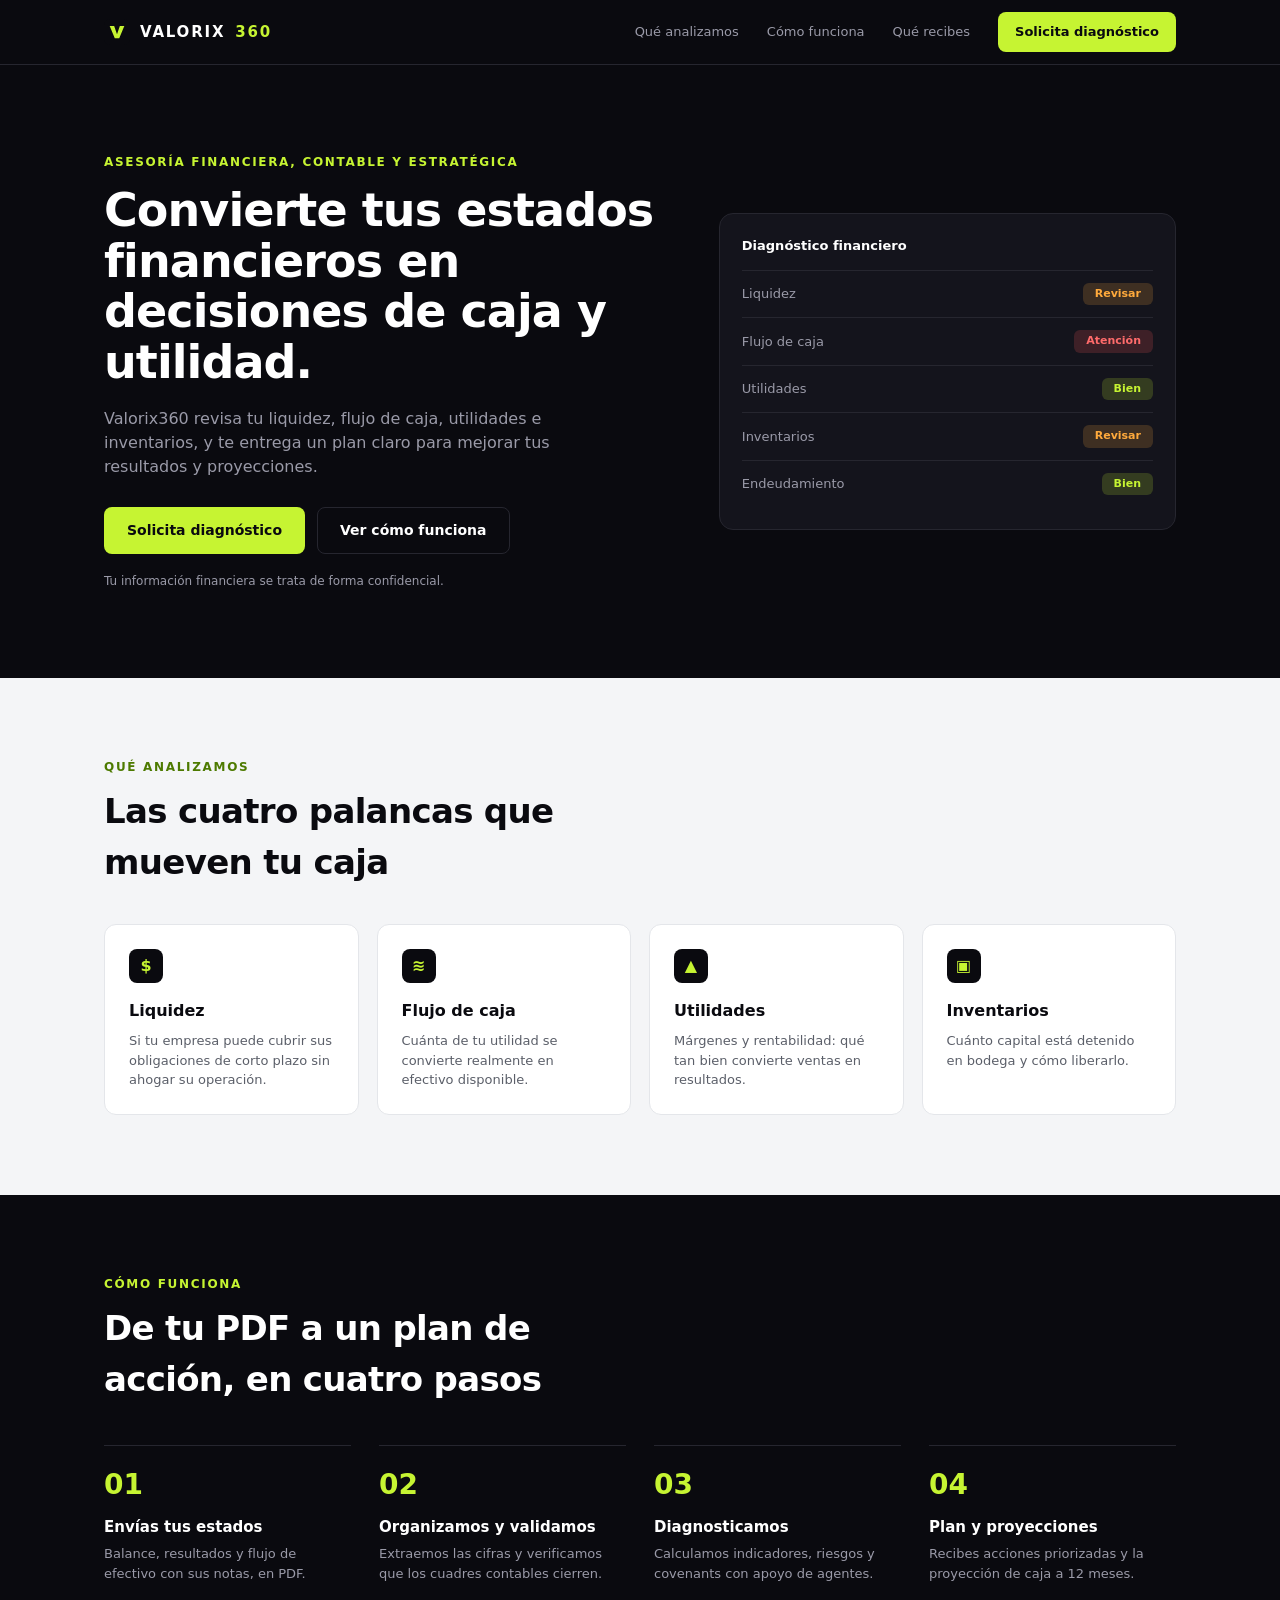
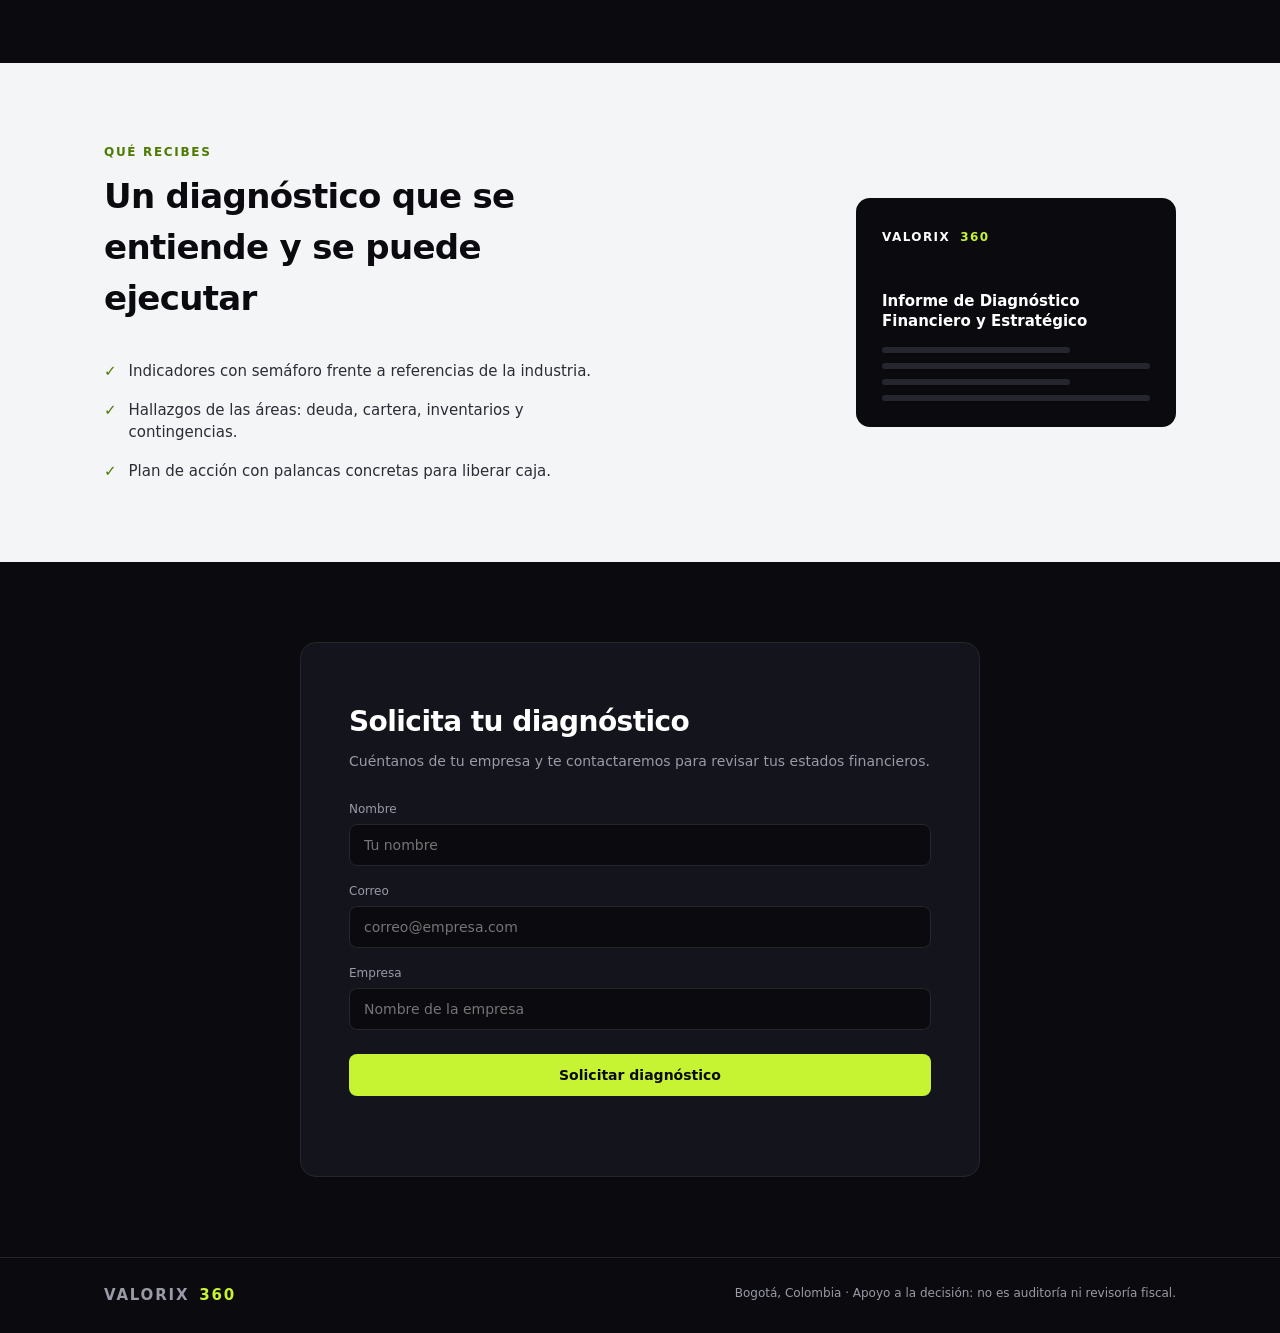
==== web/index.html @ 7190faa8 "Logo en pestaña y junto al nombre" ====
<!DOCTYPE html>
<html lang="es">
<head>
<meta charset="utf-8">
<meta name="viewport" content="width=device-width, initial-scale=1">
<title>Valorix360 · Asesoría financiera, contable y estratégica</title>
<link rel="icon" href="favicon.svg" type="image/svg+xml">
<link rel="stylesheet" href="styles.css">
</head>
<body>
<header>
  <div class="wrap">
    <a class="logo" href="#"><img src="favicon.svg" alt="" width="26" height="26">VALORIX <span>360</span></a>
    <nav>
      <a href="#analizamos">Qué analizamos</a>
      <a href="#funciona">Cómo funciona</a>
      <a href="#recibes">Qué recibes</a>
      <a class="btn btn-lime" href="http://localhost:8501" target="_blank" rel="noopener">Solicita diagnóstico</a>
    </nav>
  </div>
</header>

<section class="hero">
  <div class="wrap">
    <div>
      <div class="eyebrow">Asesoría financiera, contable y estratégica</div>
      <h1>Convierte tus estados financieros en decisiones de caja y utilidad.</h1>
      <p>Valorix360 revisa tu liquidez, flujo de caja, utilidades e inventarios, y te entrega un plan claro para mejorar tus resultados y proyecciones.</p>
      <div class="cta">
        <a class="btn btn-lime" href="http://localhost:8501" target="_blank" rel="noopener">Solicita diagnóstico</a>
        <a class="btn btn-ghost" href="#funciona">Ver cómo funciona</a>
      </div>
      <small>Tu información financiera se trata de forma confidencial.</small>
    </div>
    <div class="card-dark">
      <h4>Diagnóstico financiero</h4>
      <div class="row">Liquidez <span class="badge warn">Revisar</span></div>
      <div class="row">Flujo de caja <span class="badge bad">Atención</span></div>
      <div class="row">Utilidades <span class="badge ok">Bien</span></div>
      <div class="row">Inventarios <span class="badge warn">Revisar</span></div>
      <div class="row">Endeudamiento <span class="badge ok">Bien</span></div>
    </div>
  </div>
</section>

<section class="light" id="analizamos">
  <div class="wrap">
    <div class="eyebrow">Qué analizamos</div>
    <h2>Las cuatro palancas que mueven tu caja</h2>
    <div class="cards">
      <div class="card"><div class="ic">$</div><h3>Liquidez</h3><p>Si tu empresa puede cubrir sus obligaciones de corto plazo sin ahogar su operación.</p></div>
      <div class="card"><div class="ic">≋</div><h3>Flujo de caja</h3><p>Cuánta de tu utilidad se convierte realmente en efectivo disponible.</p></div>
      <div class="card"><div class="ic">▲</div><h3>Utilidades</h3><p>Márgenes y rentabilidad: qué tan bien convierte ventas en resultados.</p></div>
      <div class="card"><div class="ic">▣</div><h3>Inventarios</h3><p>Cuánto capital está detenido en bodega y cómo liberarlo.</p></div>
    </div>
  </div>
</section>

<section class="dark" id="funciona">
  <div class="wrap">
    <div class="eyebrow">Cómo funciona</div>
    <h2>De tu PDF a un plan de acción, en cuatro pasos</h2>
    <div class="steps">
      <div class="step"><b>01</b><h3>Envías tus estados</h3><p>Balance, resultados y flujo de efectivo con sus notas, en PDF.</p></div>
      <div class="step"><b>02</b><h3>Organizamos y validamos</h3><p>Extraemos las cifras y verificamos que los cuadres contables cierren.</p></div>
      <div class="step"><b>03</b><h3>Diagnosticamos</h3><p>Calculamos indicadores, riesgos y covenants con apoyo de agentes.</p></div>
      <div class="step"><b>04</b><h3>Plan y proyecciones</h3><p>Recibes acciones priorizadas y la proyección de caja a 12 meses.</p></div>
    </div>
  </div>
</section>

<section class="light" id="recibes">
  <div class="wrap recibes">
    <div>
      <div class="eyebrow">Qué recibes</div>
      <h2>Un diagnóstico que se entiende y se puede ejecutar</h2>
      <ul>
        <li>Indicadores con semáforo frente a referencias de la industria.</li>
        <li>Hallazgos de las áreas: deuda, cartera, inventarios y contingencias.</li>
        <li>Plan de acción con palancas concretas para liberar caja.</li>
      </ul>
    </div>
    <div class="report">
      <div class="logo">VALORIX <span>360</span></div>
      <h4>Informe de Diagnóstico Financiero y Estratégico</h4>
      <i></i><i></i><i></i><i></i>
    </div>
  </div>
</section>

<section class="dark" id="contacto">
  <div class="wrap">
    <div class="form-box">
      <h2>Solicita tu diagnóstico</h2>
      <p>Cuéntanos de tu empresa y te contactaremos para revisar tus estados financieros.</p>
      <form id="f">
        <label for="n">Nombre</label><input id="n" name="nombre" required maxlength="100" autocomplete="name" placeholder="Tu nombre">
        <label for="c">Correo</label><input id="c" name="correo" type="email" required maxlength="150" autocomplete="email" placeholder="correo@empresa.com">
        <label for="e">Empresa</label><input id="e" name="empresa" required maxlength="150" autocomplete="organization" placeholder="Nombre de la empresa">
        <input class="hp" name="_honey" tabindex="-1" autocomplete="off" aria-hidden="true">
        <button class="btn btn-lime" type="submit">Solicitar diagnóstico</button>
        <div id="msg" role="status"></div>
      </form>
    </div>
  </div>
</section>

<footer>
  <div class="wrap">
    <span class="logo">VALORIX <span>360</span></span>
    <span>Bogotá, Colombia · Apoyo a la decisión: no es auditoría ni revisoría fiscal.</span>
  </div>
</footer>

<script src="app.js"></script>
</body>
</html>
---- web/styles.css ----
:root { --bg:#0a0a0f; --panel:#14141c; --line:#26262f; --lime:#c6f432; --txt:#ffffff; --mut:#9a9aa8; --light:#f4f5f7; --ink:#0a0a0f; }
* { box-sizing:border-box; margin:0; padding:0; }
html { scroll-behavior:smooth; }
body { font-family:"Inter","Segoe UI",system-ui,sans-serif; background:var(--bg); color:var(--txt); line-height:1.5; }
a { color:inherit; text-decoration:none; }
.wrap { max-width:1120px; margin:0 auto; padding:0 24px; }
.eyebrow { color:var(--lime); font-size:12px; font-weight:700; letter-spacing:.14em; text-transform:uppercase; }
.btn { display:inline-block; border-radius:8px; padding:12px 22px; font-weight:700; font-size:14px; border:1px solid transparent; cursor:pointer; font-family:inherit; }
.btn-lime { background:var(--lime); color:var(--ink); }
.btn-lime:hover { filter:brightness(1.08); }
.btn-ghost { border-color:var(--line); color:var(--txt); }
.btn[disabled] { opacity:.6; cursor:wait; }
header { border-bottom:1px solid var(--line); }
header .wrap { display:flex; align-items:center; justify-content:space-between; height:64px; }
.logo { font-weight:800; letter-spacing:.12em; font-size:15px; display:inline-flex; align-items:center; gap:10px; }
.logo img { border-radius:6px; }
.logo span { color:var(--lime); }
nav { display:flex; gap:28px; align-items:center; font-size:13px; color:var(--mut); }
nav a:hover { color:var(--txt); }
nav .btn { padding:9px 16px; font-size:13px; color:var(--ink); }
.hero { padding:88px 0; }
.hero .wrap { display:grid; grid-template-columns:1.1fr .9fr; gap:56px; align-items:center; }
.hero h1 { font-size:46px; line-height:1.1; margin:14px 0 20px; letter-spacing:-.02em; }
.hero p { color:var(--mut); max-width:480px; margin-bottom:28px; }
.hero .cta { display:flex; gap:12px; flex-wrap:wrap; }
.hero small { display:block; margin-top:18px; color:var(--mut); font-size:12px; }
.card-dark { background:var(--panel); border:1px solid var(--line); border-radius:14px; padding:22px; }
.card-dark h4 { font-size:13px; margin-bottom:14px; }
.row { display:flex; justify-content:space-between; align-items:center; padding:12px 0; border-top:1px solid var(--line); font-size:13px; color:var(--mut); }
.badge { font-size:11px; font-weight:700; padding:3px 12px; border-radius:6px; }
.ok { background:rgba(198,244,50,.18); color:var(--lime); }
.warn { background:rgba(255,170,60,.18); color:#ffaa3c; }
.bad { background:rgba(255,90,90,.18); color:#ff6b6b; }
.light { background:var(--light); color:var(--ink); padding:80px 0; }
.light .eyebrow { color:#4d7a00; }
.light h2 { font-size:34px; margin:10px 0 36px; letter-spacing:-.02em; max-width:520px; }
.cards { display:grid; grid-template-columns:repeat(4,1fr); gap:18px; }
.card { background:#fff; border:1px solid #e4e6ea; border-radius:12px; padding:24px; }
.card .ic { width:34px; height:34px; border-radius:8px; background:var(--ink); color:var(--lime); display:grid; place-items:center; margin-bottom:16px; font-weight:800; }
.card h3 { font-size:16px; margin-bottom:8px; }
.card p { font-size:13px; color:#5b5f69; }
.dark { padding:80px 0; }
.dark h2 { font-size:34px; margin:10px 0 40px; letter-spacing:-.02em; max-width:520px; }
.steps { display:grid; grid-template-columns:repeat(4,1fr); gap:28px; }
.step { border-top:1px solid var(--line); padding-top:18px; }
.step b { display:block; color:var(--lime); font-size:28px; margin-bottom:10px; }
.step h3 { font-size:15px; margin-bottom:6px; }
.step p { color:var(--mut); font-size:13px; }
.recibes { display:grid; grid-template-columns:1fr 1fr; gap:56px; align-items:center; }
.recibes ul { list-style:none; display:grid; gap:16px; }
.recibes li { display:flex; gap:12px; font-size:15px; color:#2a2d35; }
.recibes li::before { content:"✓"; color:#4d7a00; font-weight:800; }
.report { background:var(--ink); color:#fff; border-radius:14px; padding:26px; max-width:320px; margin-left:auto; }
.report .logo { font-size:12px; margin-bottom:46px; }
.report h4 { font-size:15px; line-height:1.3; margin-bottom:16px; }
.report i { display:block; height:6px; background:#26262f; border-radius:3px; margin-top:10px; }
.report i:nth-child(odd) { width:70%; }
.form-box { background:var(--panel); border:1px solid var(--line); border-radius:16px; padding:48px; max-width:680px; margin:0 auto; }
.form-box h2 { font-size:28px; margin-bottom:8px; }
.form-box > p { color:var(--mut); font-size:14px; margin-bottom:28px; }
label { display:block; font-size:12px; color:var(--mut); margin:16px 0 6px; }
input { width:100%; background:var(--bg); border:1px solid var(--line); border-radius:8px; padding:12px 14px; color:var(--txt); font-size:14px; font-family:inherit; }
input:focus { outline:2px solid var(--lime); outline-offset:-1px; }
.form-box .btn { width:100%; margin-top:24px; text-align:center; }
.hp { position:absolute; left:-9999px; }
#msg { margin-top:14px; font-size:13px; color:var(--lime); min-height:18px; }
#msg.error { color:#ff6b6b; }
footer { border-top:1px solid var(--line); padding:26px 0; font-size:12px; color:var(--mut); }
footer .wrap { display:flex; justify-content:space-between; gap:16px; flex-wrap:wrap; }
@media (max-width:860px) {
  .hero .wrap, .recibes { grid-template-columns:1fr; }
  .cards, .steps { grid-template-columns:1fr 1fr; }
  .hero h1 { font-size:34px; }
  nav a:not(.btn) { display:none; }
  .report { margin:0; }
  .form-box { padding:28px; }
}
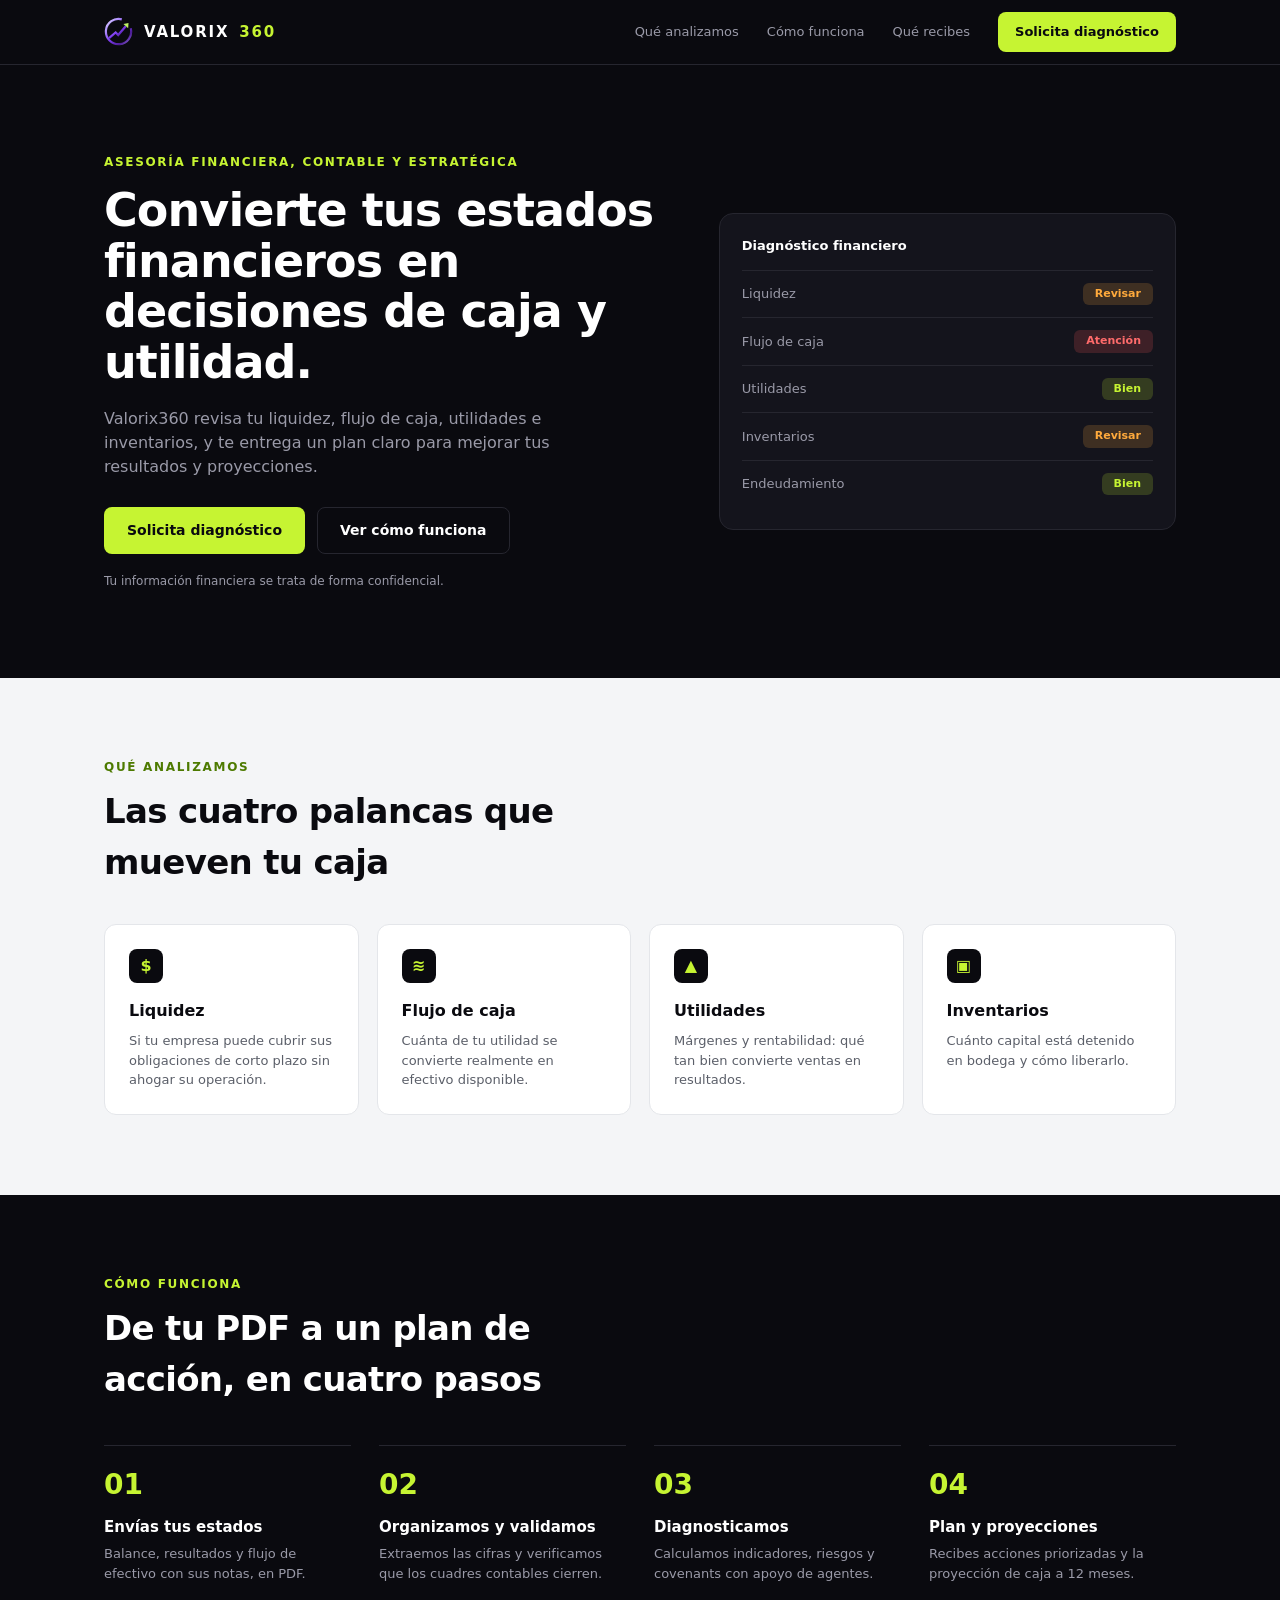
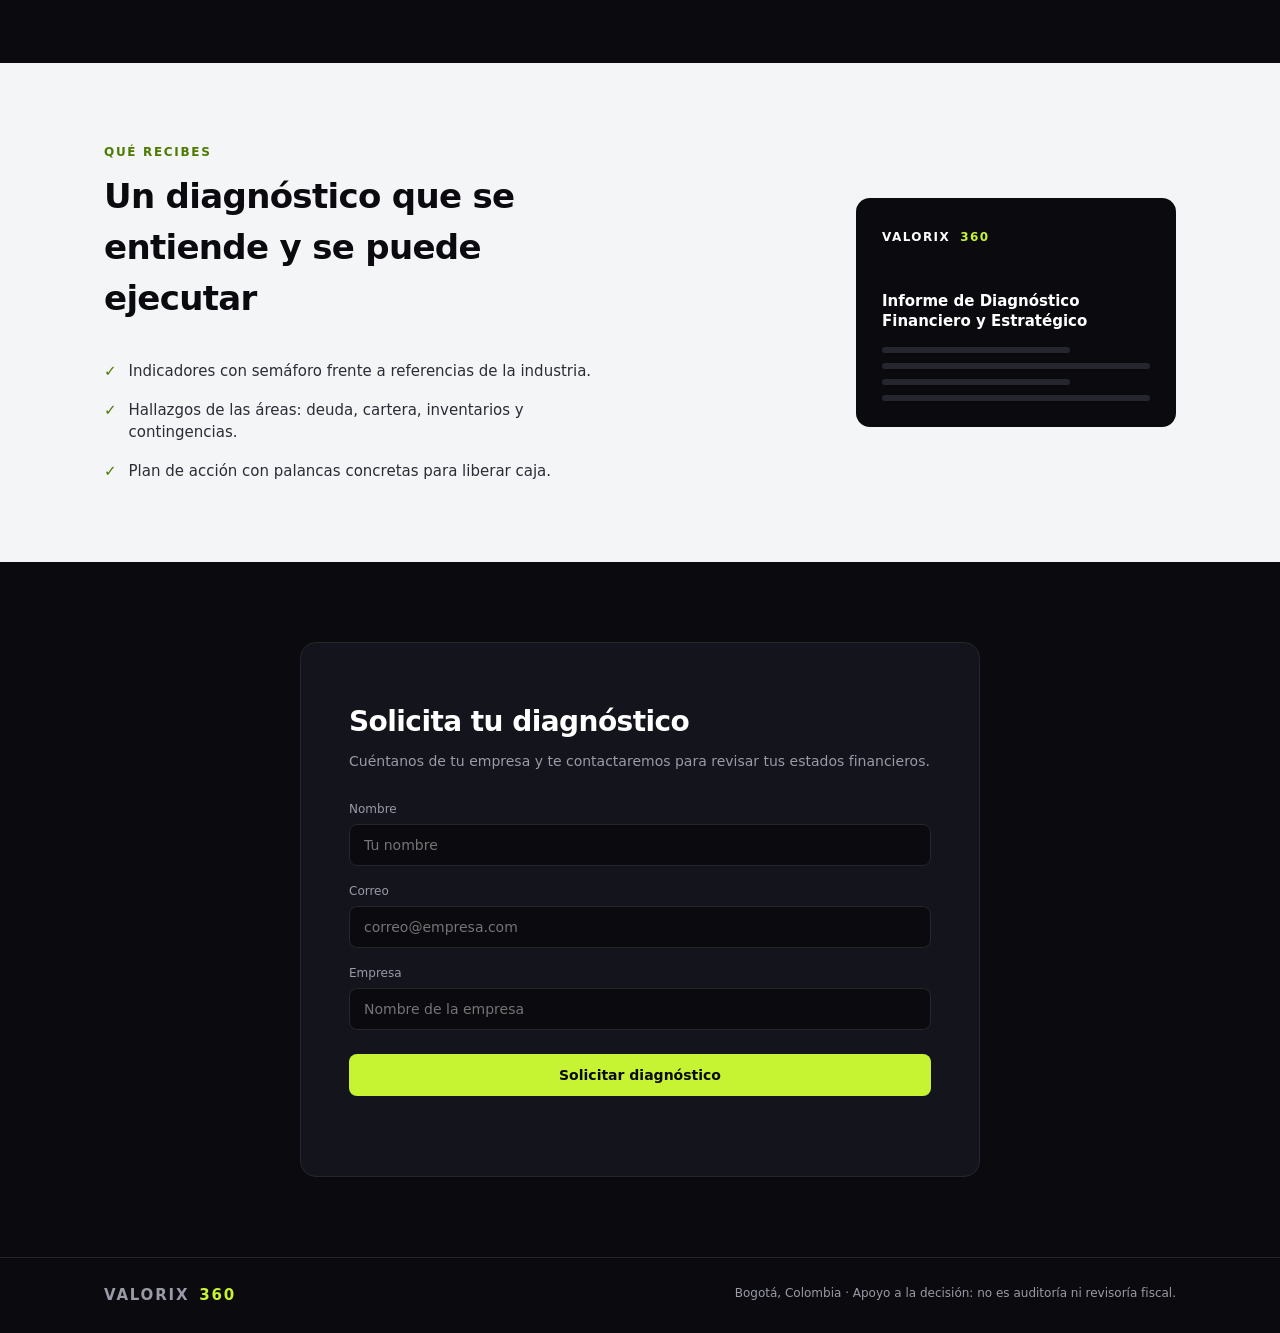
==== commit 67e41792: "Logo oficial en PNG y SVG en app y landing" ====
--- a/web/index.html
+++ b/web/index.html
@@ -5,12 +5,13 @@
 <meta name="viewport" content="width=device-width, initial-scale=1">
 <title>Valorix360 · Asesoría financiera, contable y estratégica</title>
 <link rel="icon" href="favicon.svg" type="image/svg+xml">
+<link rel="icon" href="favicon.png" type="image/png">
 <link rel="stylesheet" href="styles.css">
 </head>
 <body>
 <header>
   <div class="wrap">
-    <a class="logo" href="#"><img src="favicon.svg" alt="" width="26" height="26">VALORIX <span>360</span></a>
+    <a class="logo" href="#"><img src="favicon.svg" alt="" width="30" height="30">VALORIX <span>360</span></a>
     <nav>
       <a href="#analizamos">Qué analizamos</a>
       <a href="#funciona">Cómo funciona</a>
--- a/web/styles.css
+++ b/web/styles.css
@@ -13,7 +13,7 @@
 header { border-bottom:1px solid var(--line); }
 header .wrap { display:flex; align-items:center; justify-content:space-between; height:64px; }
 .logo { font-weight:800; letter-spacing:.12em; font-size:15px; display:inline-flex; align-items:center; gap:10px; }
-.logo img { border-radius:6px; }
+.logo img { display:block; }
 .logo span { color:var(--lime); }
 nav { display:flex; gap:28px; align-items:center; font-size:13px; color:var(--mut); }
 nav a:hover { color:var(--txt); }
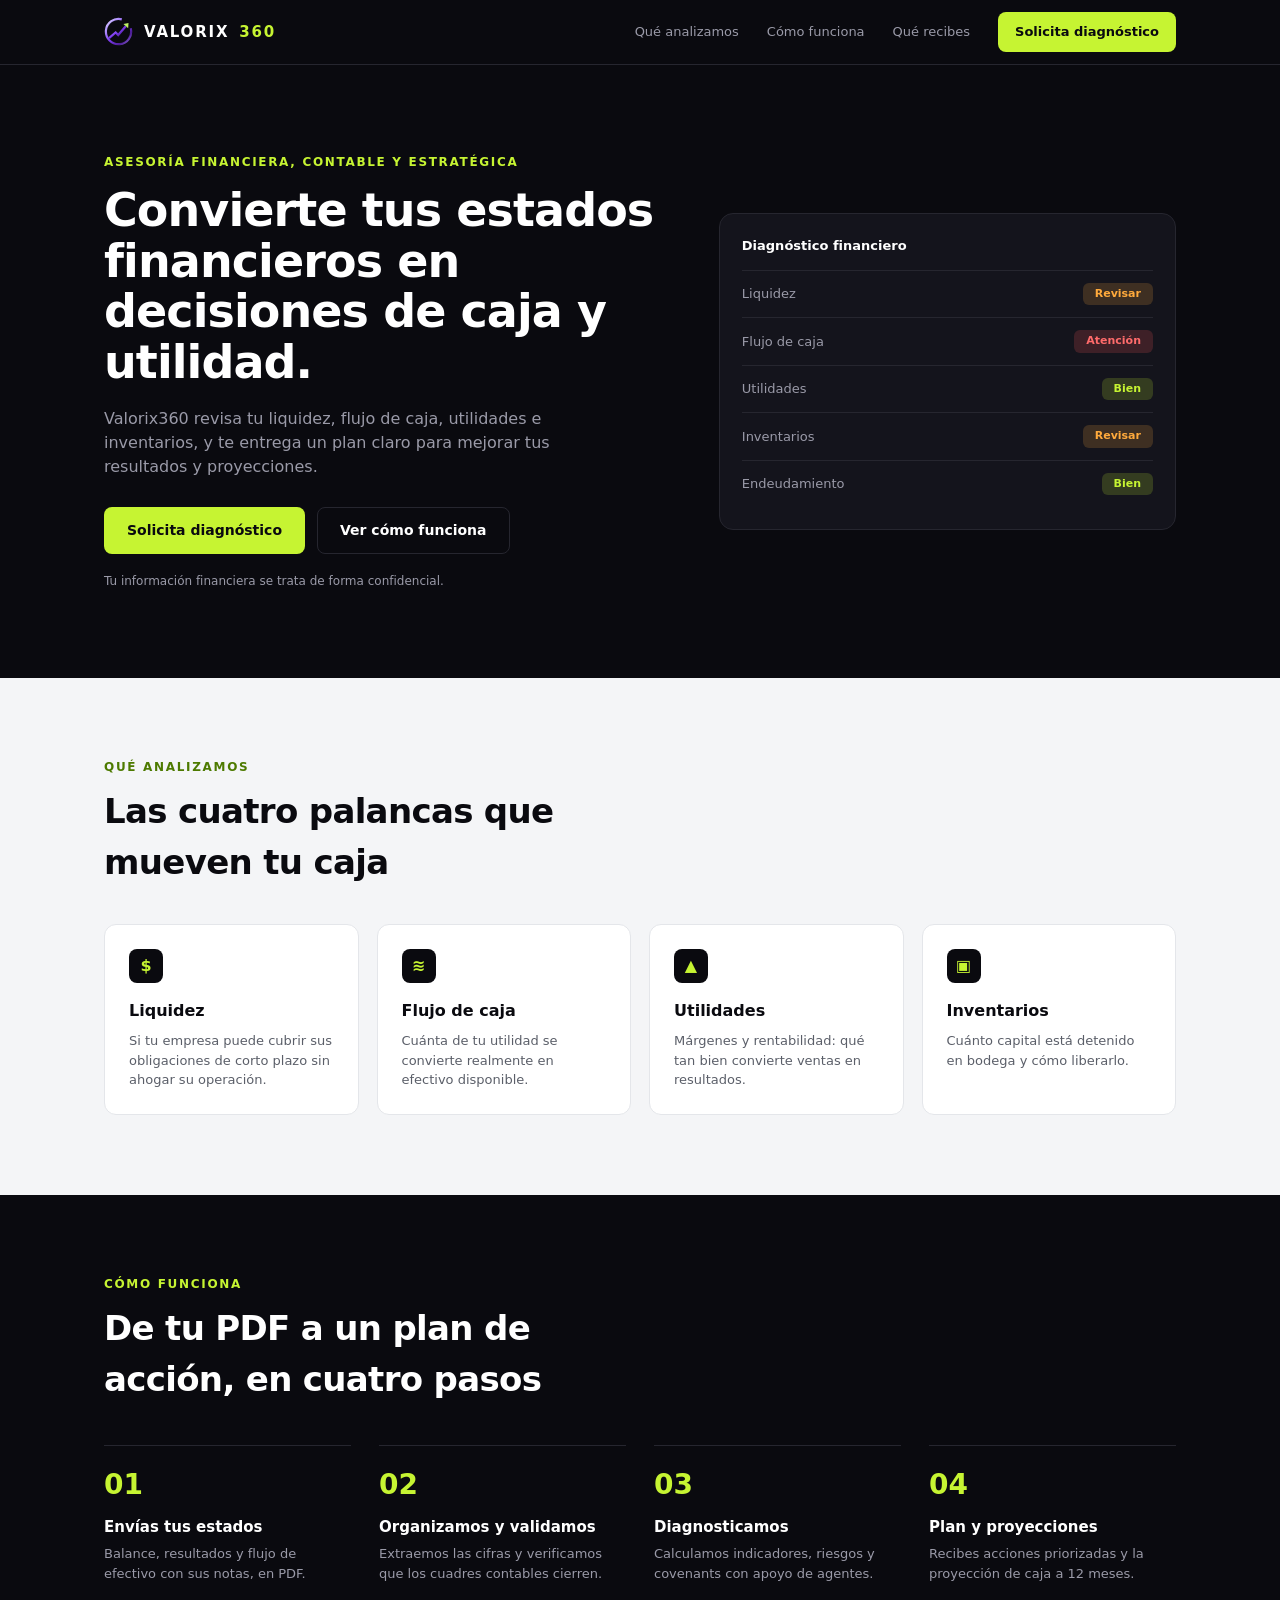
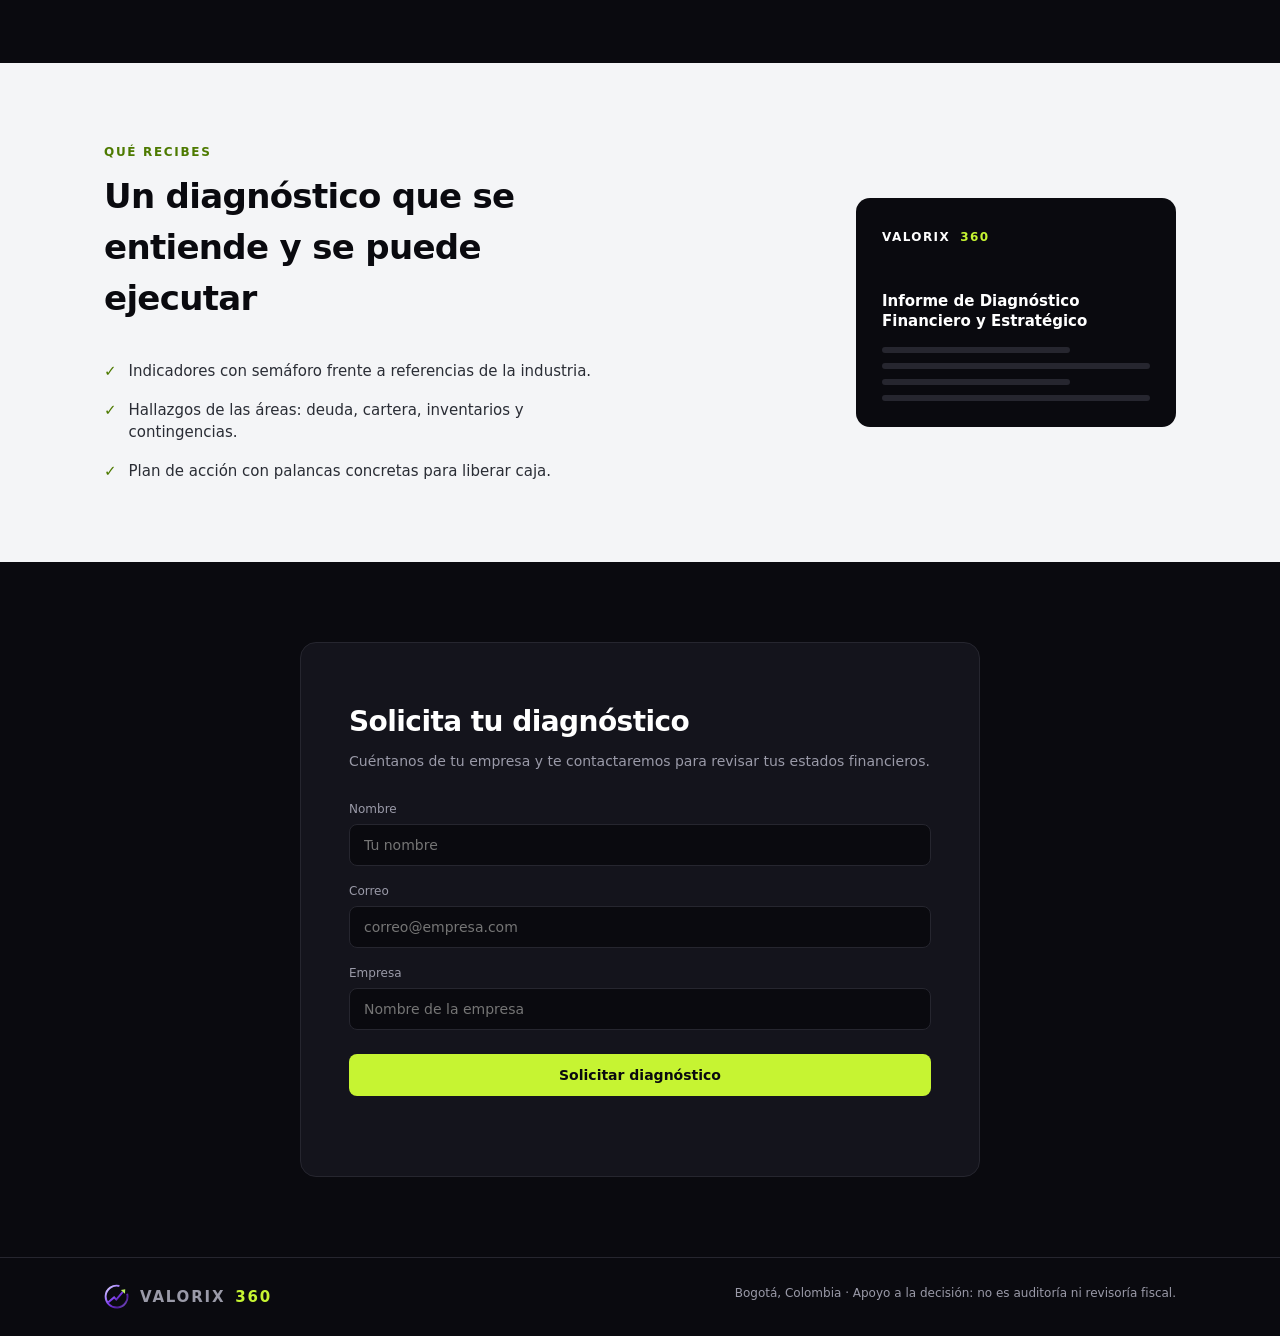
==== commit 36c15604: "Logo en el pie de la landing" ====
--- a/web/index.html
+++ b/web/index.html
@@ -16,7 +16,7 @@
       <a href="#analizamos">Qué analizamos</a>
       <a href="#funciona">Cómo funciona</a>
       <a href="#recibes">Qué recibes</a>
-      <a class="btn btn-lime" href="http://localhost:8501" target="_blank" rel="noopener">Solicita diagnóstico</a>
+      <a class="btn btn-lime" href="#contacto" data-app>Solicita diagnóstico</a>
     </nav>
   </div>
 </header>
@@ -28,7 +28,7 @@
       <h1>Convierte tus estados financieros en decisiones de caja y utilidad.</h1>
       <p>Valorix360 revisa tu liquidez, flujo de caja, utilidades e inventarios, y te entrega un plan claro para mejorar tus resultados y proyecciones.</p>
       <div class="cta">
-        <a class="btn btn-lime" href="http://localhost:8501" target="_blank" rel="noopener">Solicita diagnóstico</a>
+        <a class="btn btn-lime" href="#contacto" data-app>Solicita diagnóstico</a>
         <a class="btn btn-ghost" href="#funciona">Ver cómo funciona</a>
       </div>
       <small>Tu información financiera se trata de forma confidencial.</small>
@@ -108,7 +108,7 @@
 
 <footer>
   <div class="wrap">
-    <span class="logo">VALORIX <span>360</span></span>
+    <span class="logo"><img src="favicon.svg" alt="" width="26" height="26">VALORIX <span>360</span></span>
     <span>Bogotá, Colombia · Apoyo a la decisión: no es auditoría ni revisoría fiscal.</span>
   </div>
 </footer>
--- a/web/styles.css
+++ b/web/styles.css
@@ -1,6 +1,8 @@
 :root { --bg:#0a0a0f; --panel:#14141c; --line:#26262f; --lime:#c6f432; --txt:#ffffff; --mut:#9a9aa8; --light:#f4f5f7; --ink:#0a0a0f; }
 * { box-sizing:border-box; margin:0; padding:0; }
-html { scroll-behavior:smooth; }
+html { scroll-behavior:smooth; -webkit-text-size-adjust:100%; }
+img, svg { max-width:100%; }
+body { overflow-x:hidden; }
 body { font-family:"Inter","Segoe UI",system-ui,sans-serif; background:var(--bg); color:var(--txt); line-height:1.5; }
 a { color:inherit; text-decoration:none; }
 .wrap { max-width:1120px; margin:0 auto; padding:0 24px; }
@@ -20,7 +22,7 @@
 nav .btn { padding:9px 16px; font-size:13px; color:var(--ink); }
 .hero { padding:88px 0; }
 .hero .wrap { display:grid; grid-template-columns:1.1fr .9fr; gap:56px; align-items:center; }
-.hero h1 { font-size:46px; line-height:1.1; margin:14px 0 20px; letter-spacing:-.02em; }
+.hero h1 { font-size:clamp(30px, 5.2vw, 46px); line-height:1.1; margin:14px 0 20px; letter-spacing:-.02em; }
 .hero p { color:var(--mut); max-width:480px; margin-bottom:28px; }
 .hero .cta { display:flex; gap:12px; flex-wrap:wrap; }
 .hero small { display:block; margin-top:18px; color:var(--mut); font-size:12px; }
@@ -33,14 +35,14 @@
 .bad { background:rgba(255,90,90,.18); color:#ff6b6b; }
 .light { background:var(--light); color:var(--ink); padding:80px 0; }
 .light .eyebrow { color:#4d7a00; }
-.light h2 { font-size:34px; margin:10px 0 36px; letter-spacing:-.02em; max-width:520px; }
+.light h2 { font-size:clamp(26px, 4vw, 34px); margin:10px 0 36px; letter-spacing:-.02em; max-width:520px; }
 .cards { display:grid; grid-template-columns:repeat(4,1fr); gap:18px; }
 .card { background:#fff; border:1px solid #e4e6ea; border-radius:12px; padding:24px; }
 .card .ic { width:34px; height:34px; border-radius:8px; background:var(--ink); color:var(--lime); display:grid; place-items:center; margin-bottom:16px; font-weight:800; }
 .card h3 { font-size:16px; margin-bottom:8px; }
 .card p { font-size:13px; color:#5b5f69; }
 .dark { padding:80px 0; }
-.dark h2 { font-size:34px; margin:10px 0 40px; letter-spacing:-.02em; max-width:520px; }
+.dark h2 { font-size:clamp(26px, 4vw, 34px); margin:10px 0 40px; letter-spacing:-.02em; max-width:520px; }
 .steps { display:grid; grid-template-columns:repeat(4,1fr); gap:28px; }
 .step { border-top:1px solid var(--line); padding-top:18px; }
 .step b { display:block; color:var(--lime); font-size:28px; margin-bottom:10px; }
@@ -67,11 +69,30 @@
 #msg.error { color:#ff6b6b; }
 footer { border-top:1px solid var(--line); padding:26px 0; font-size:12px; color:var(--mut); }
 footer .wrap { display:flex; justify-content:space-between; gap:16px; flex-wrap:wrap; }
+@media (max-width:1024px) {
+  .cards { grid-template-columns:repeat(2, 1fr); }
+  .hero { padding:64px 0; }
+  .light, .dark { padding:64px 0; }
+}
 @media (max-width:860px) {
-  .hero .wrap, .recibes { grid-template-columns:1fr; }
-  .cards, .steps { grid-template-columns:1fr 1fr; }
-  .hero h1 { font-size:34px; }
+  .hero .wrap, .recibes { grid-template-columns:1fr; gap:36px; }
+  .steps { grid-template-columns:1fr 1fr; }
   nav a:not(.btn) { display:none; }
   .report { margin:0; }
-  .form-box { padding:28px; }
+  .form-box { padding:32px; }
 }
+@media (max-width:560px) {
+  .wrap { padding:0 18px; }
+  header .wrap { height:58px; }
+  nav .btn { padding:9px 12px; font-size:12px; }
+  .hero { padding:44px 0; }
+  .light, .dark { padding:48px 0; }
+  .cards, .steps { grid-template-columns:1fr; }
+  .hero .cta { flex-direction:column; }
+  .hero .cta .btn { text-align:center; }
+  .btn { min-height:44px; padding:13px 20px; }
+  input { font-size:16px; }
+  .form-box { padding:22px 18px; }
+  .report { max-width:none; }
+  footer .wrap { flex-direction:column; }
+}
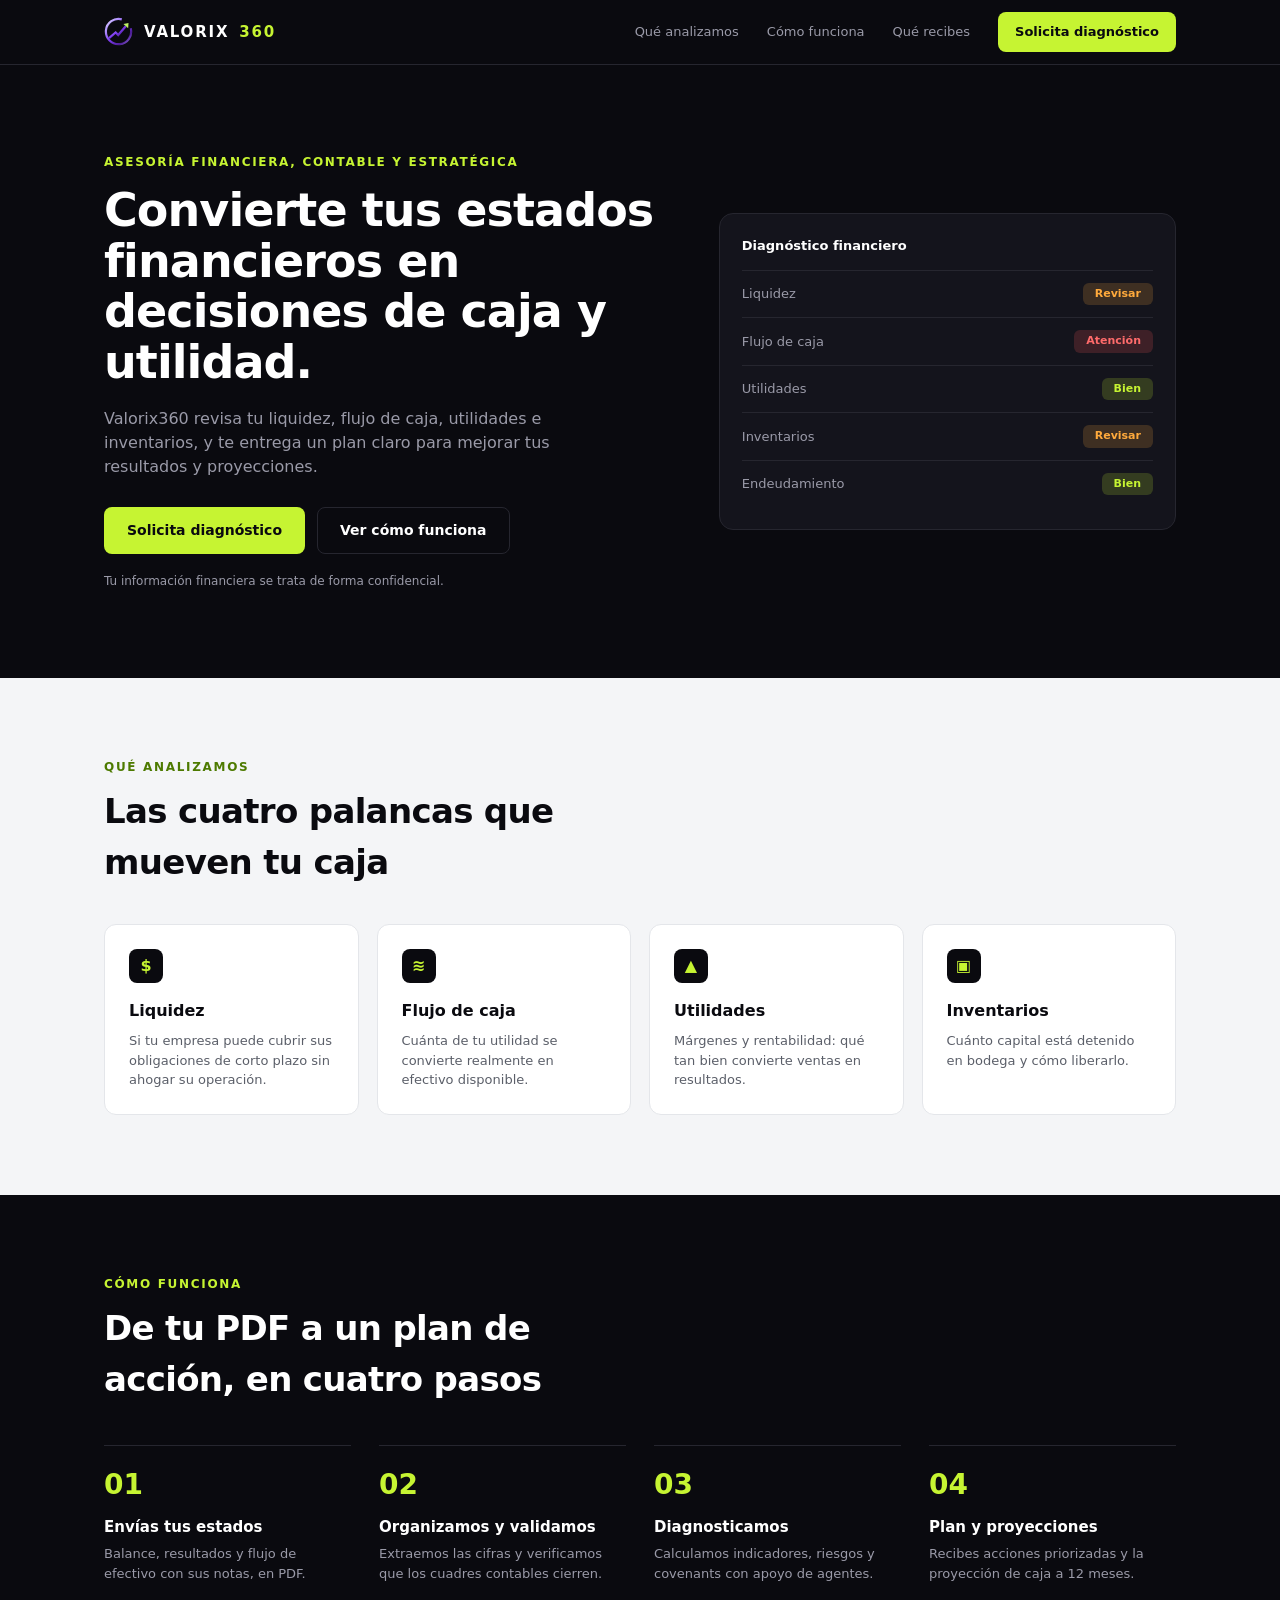
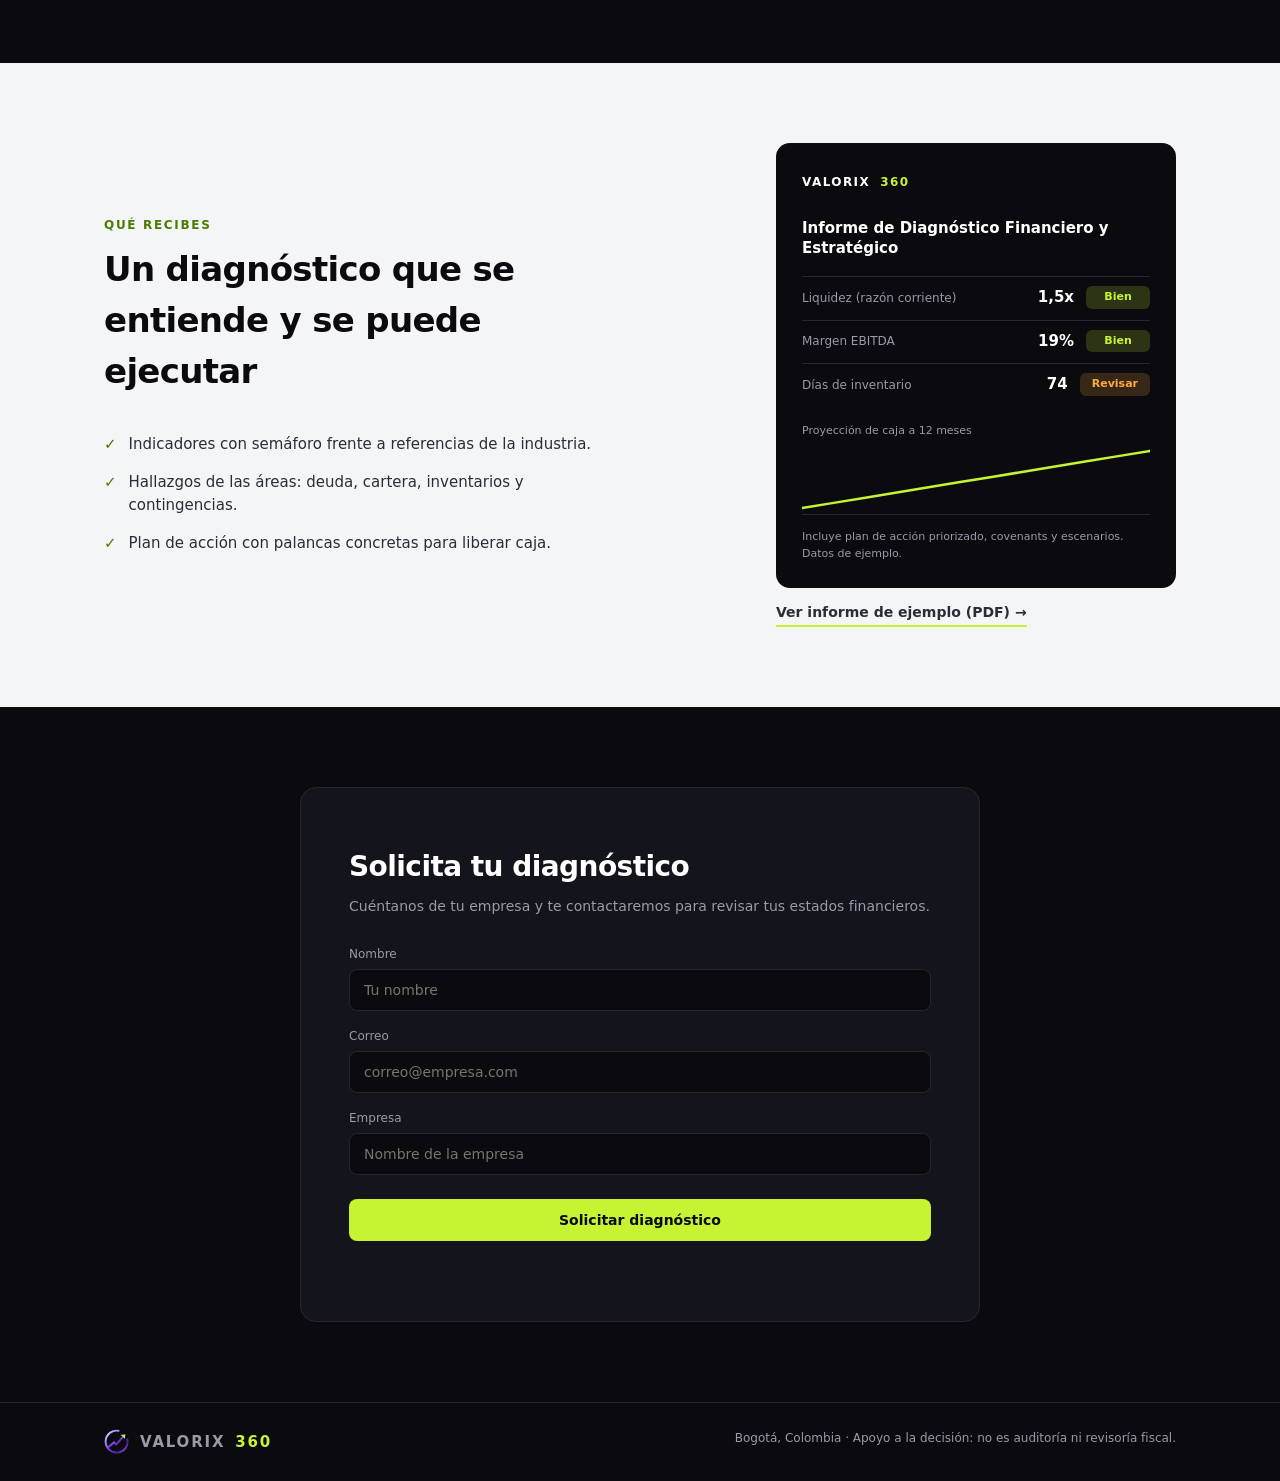
==== commit b4b2435b: "Landing: tarjeta de informe con indicadores y enlace a informe de ejemplo" ====
--- a/web/index.html
+++ b/web/index.html
@@ -81,10 +81,24 @@
         <li>Plan de acción con palancas concretas para liberar caja.</li>
       </ul>
     </div>
+    <div class="report-col">
     <div class="report">
       <div class="logo">VALORIX <span>360</span></div>
       <h4>Informe de Diagnóstico Financiero y Estratégico</h4>
-      <i></i><i></i><i></i><i></i>
+      <div class="rep-kpis">
+        <div><span>Liquidez (razón corriente)</span><b>1,5x</b><em class="badge ok">Bien</em></div>
+        <div><span>Margen EBITDA</span><b>19%</b><em class="badge ok">Bien</em></div>
+        <div><span>Días de inventario</span><b>74</b><em class="badge warn">Revisar</em></div>
+      </div>
+      <div class="rep-chart">
+        <span>Proyección de caja a 12 meses</span>
+        <svg viewBox="0 0 280 70" role="img" aria-label="Proyección de caja a 12 meses, tendencia creciente" preserveAspectRatio="none">
+          <polyline points="0,64 25.5,58.7 50.9,53.5 76.4,48.2 101.8,42.9 127.3,37.6 152.7,32.4 178.2,27.1 203.6,21.8 229.1,16.5 254.5,11.3 280,6" fill="none" stroke="#c6f432" stroke-width="2.5" stroke-linecap="round" stroke-linejoin="round" vector-effect="non-scaling-stroke"/>
+        </svg>
+      </div>
+      <p class="rep-note">Incluye plan de acción priorizado, covenants y escenarios. Datos de ejemplo.</p>
+    </div>
+    <a class="rep-link" href="informe_ejemplo_valorix360.pdf" target="_blank" rel="noopener">Ver informe de ejemplo (PDF) →</a>
     </div>
   </div>
 </section>
--- a/web/styles.css
+++ b/web/styles.css
@@ -52,11 +52,19 @@
 .recibes ul { list-style:none; display:grid; gap:16px; }
 .recibes li { display:flex; gap:12px; font-size:15px; color:#2a2d35; }
 .recibes li::before { content:"✓"; color:#4d7a00; font-weight:800; }
-.report { background:var(--ink); color:#fff; border-radius:14px; padding:26px; max-width:320px; margin-left:auto; }
-.report .logo { font-size:12px; margin-bottom:46px; }
-.report h4 { font-size:15px; line-height:1.3; margin-bottom:16px; }
-.report i { display:block; height:6px; background:#26262f; border-radius:3px; margin-top:10px; }
-.report i:nth-child(odd) { width:70%; }
+.report-col { width:100%; max-width:400px; margin-left:auto; }
+.report { background:var(--ink); color:#fff; border-radius:14px; padding:26px; }
+.report .logo { font-size:12px; margin-bottom:28px; }
+.report h4 { font-size:15px; line-height:1.3; margin-bottom:18px; }
+.rep-kpis { display:grid; gap:2px; margin-bottom:18px; }
+.rep-kpis div { display:grid; grid-template-columns:1fr auto auto; align-items:center; gap:12px; padding:9px 0; border-top:1px solid var(--line); font-size:12px; color:var(--mut); }
+.rep-kpis b { color:#fff; font-size:15px; }
+.rep-kpis .badge { font-style:normal; min-width:64px; text-align:center; }
+.rep-chart span { display:block; font-size:11px; color:var(--mut); margin-bottom:6px; }
+.rep-chart svg { display:block; width:100%; height:70px; border-bottom:1px solid var(--line); }
+.rep-note { margin-top:14px; font-size:11px; color:var(--mut); }
+.rep-link { display:inline-block; margin-top:14px; font-size:14px; font-weight:700; color:#2a2d35; border-bottom:2px solid var(--lime); padding-bottom:2px; }
+.rep-link:hover { color:#000; }
 .form-box { background:var(--panel); border:1px solid var(--line); border-radius:16px; padding:48px; max-width:680px; margin:0 auto; }
 .form-box h2 { font-size:28px; margin-bottom:8px; }
 .form-box > p { color:var(--mut); font-size:14px; margin-bottom:28px; }
@@ -78,7 +86,7 @@
   .hero .wrap, .recibes { grid-template-columns:1fr; gap:36px; }
   .steps { grid-template-columns:1fr 1fr; }
   nav a:not(.btn) { display:none; }
-  .report { margin:0; }
+  .report-col { margin:0; max-width:520px; }
   .form-box { padding:32px; }
 }
 @media (max-width:560px) {
@@ -93,6 +101,6 @@
   .btn { min-height:44px; padding:13px 20px; }
   input { font-size:16px; }
   .form-box { padding:22px 18px; }
-  .report { max-width:none; }
+  .report-col { max-width:none; }
   footer .wrap { flex-direction:column; }
 }
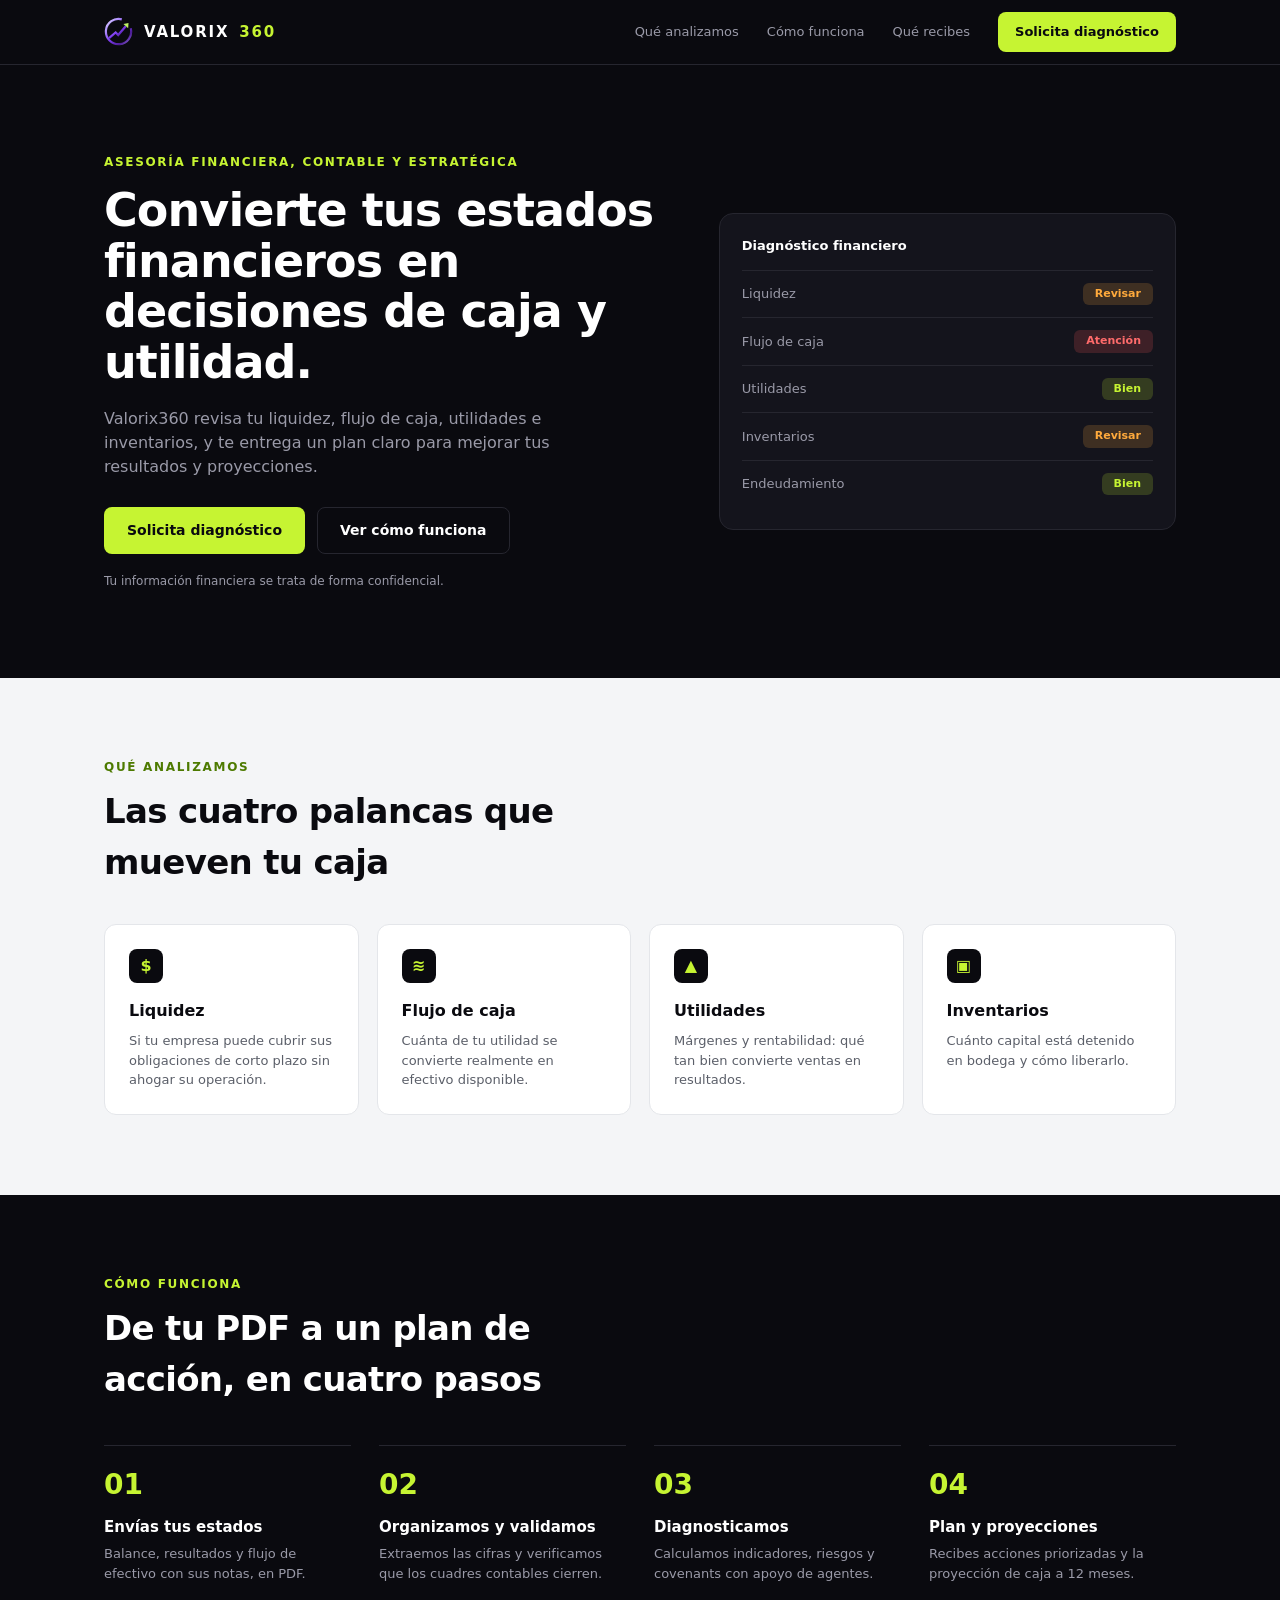
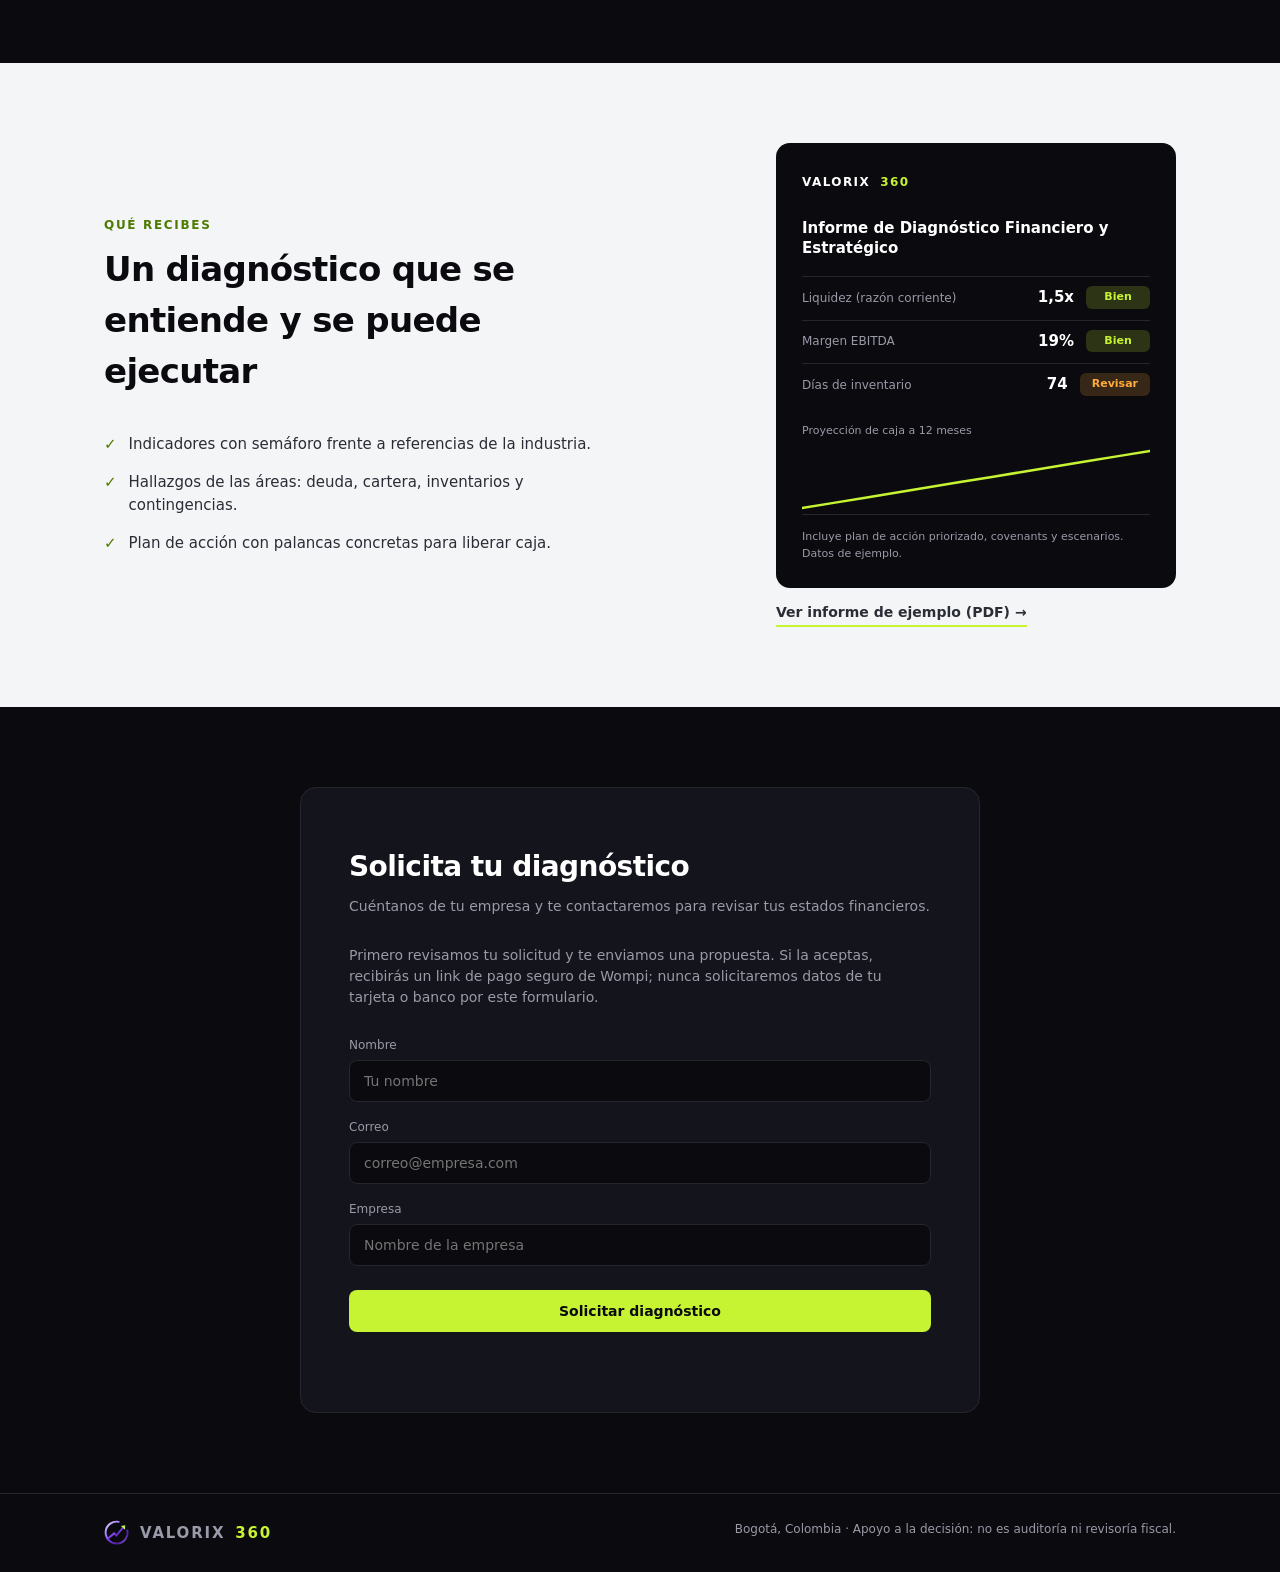
==== commit 6bcef55f: "Prepara flujo seguro de pago por propuesta Co-authored-by: Copilot <223556219+Copilot@users.noreply." ====
--- a/web/index.html
+++ b/web/index.html
@@ -11,7 +11,7 @@
 <body>
 <header>
   <div class="wrap">
-    <a class="logo" href="#"><img src="favicon.svg" alt="" width="30" height="30">VALORIX <span>360</span></a>
+    <a class="logo" href="./"><img src="favicon.svg" alt="" width="30" height="30">VALORIX <span>360</span></a>
     <nav>
       <a href="#analizamos">Qué analizamos</a>
       <a href="#funciona">Cómo funciona</a>
@@ -108,6 +108,7 @@
     <div class="form-box">
       <h2>Solicita tu diagnóstico</h2>
       <p>Cuéntanos de tu empresa y te contactaremos para revisar tus estados financieros.</p>
+      <p>Primero revisamos tu solicitud y te enviamos una propuesta. Si la aceptas, recibirás un link de pago seguro de Wompi; nunca solicitaremos datos de tu tarjeta o banco por este formulario.</p>
       <form id="f">
         <label for="n">Nombre</label><input id="n" name="nombre" required maxlength="100" autocomplete="name" placeholder="Tu nombre">
         <label for="c">Correo</label><input id="c" name="correo" type="email" required maxlength="150" autocomplete="email" placeholder="correo@empresa.com">
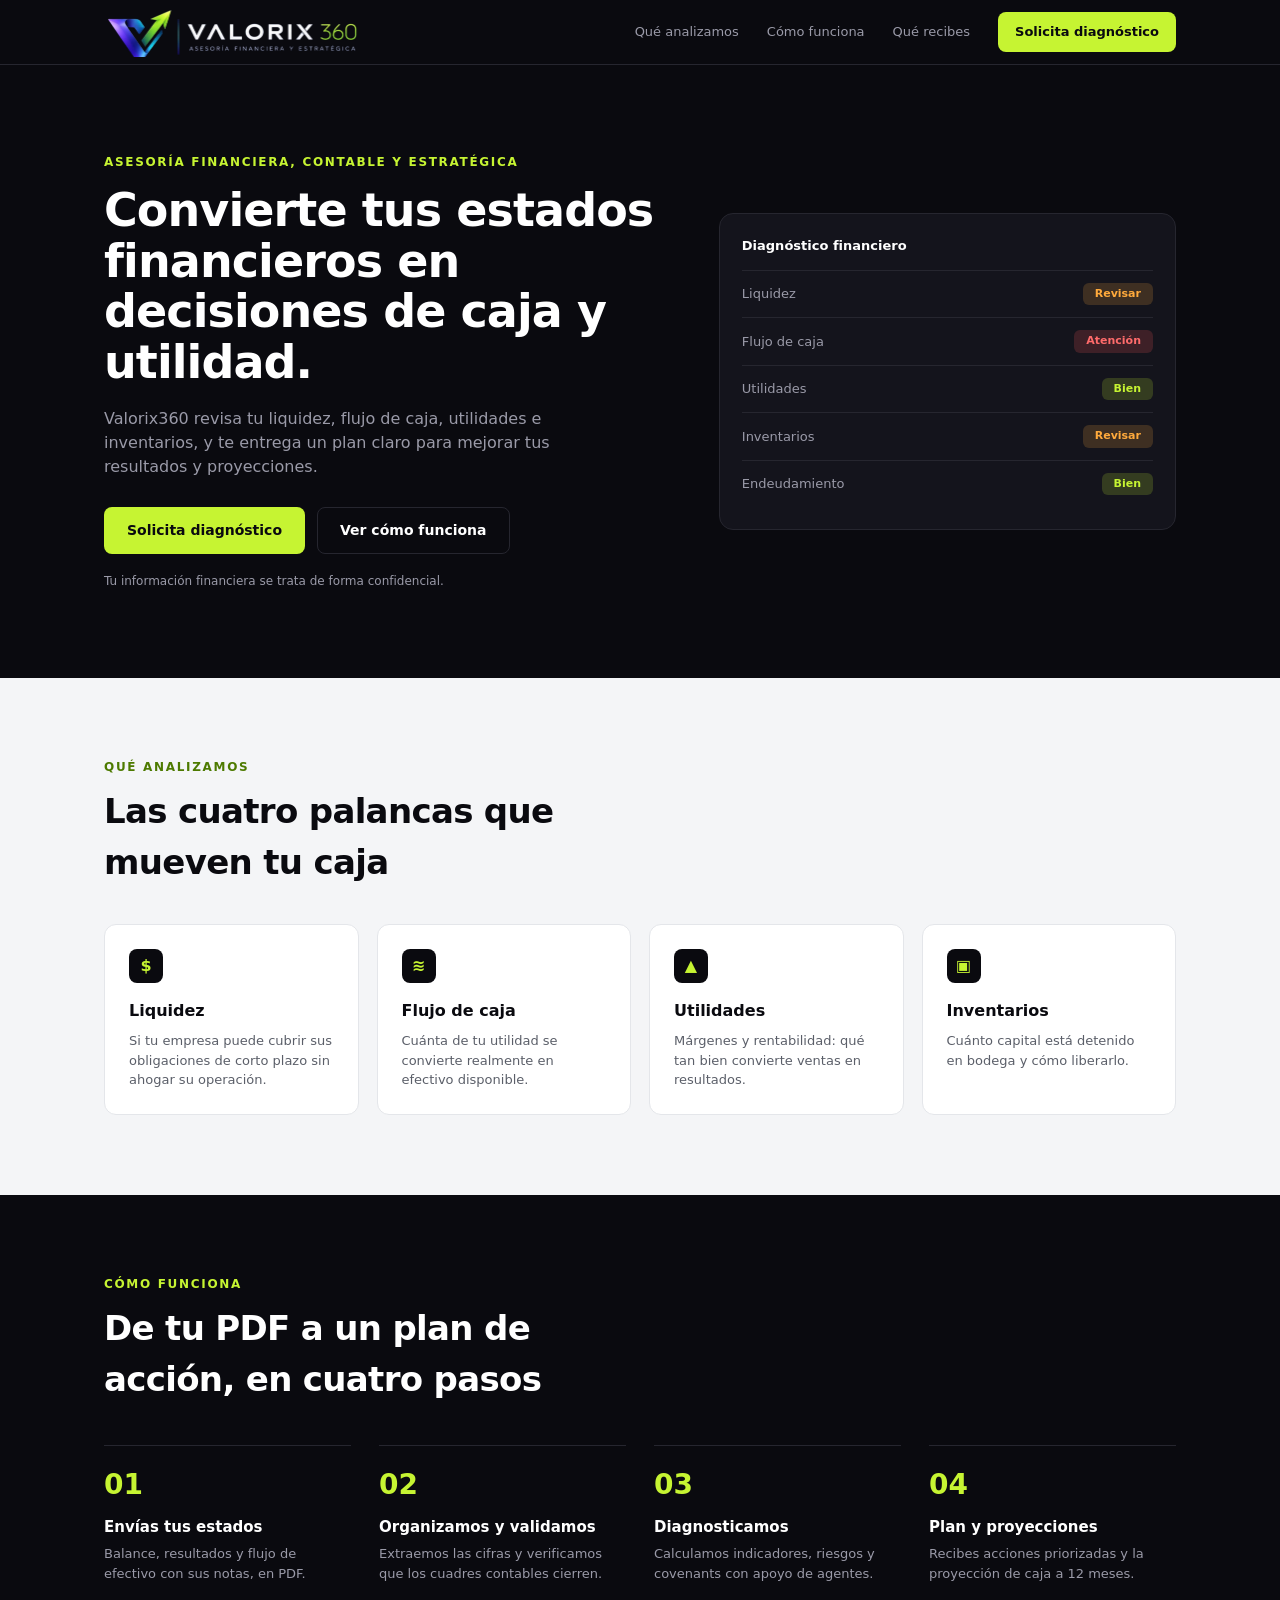
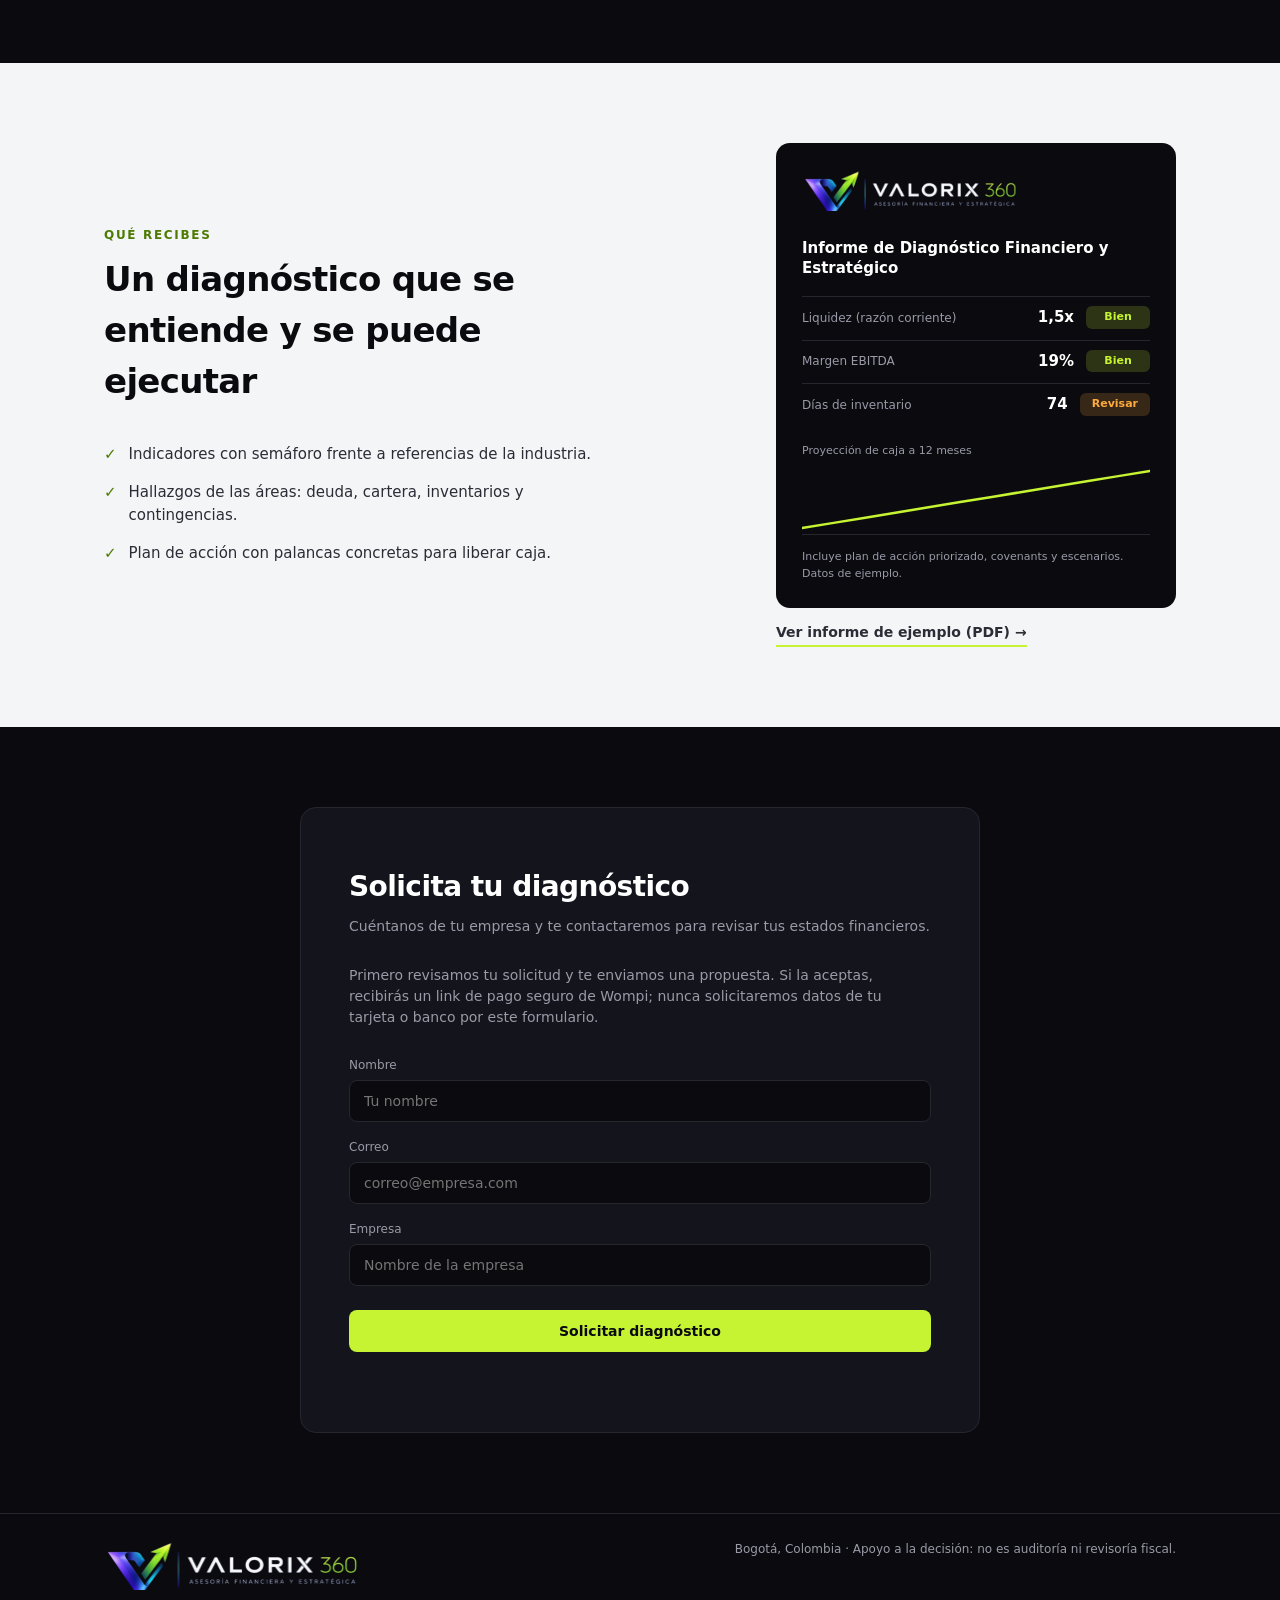
==== commit 8c52f0f3: "Actualiza logo de Valorix360 en la app y la landing Co-authored-by: Copilot <223556219+Copilot@users" ====
--- a/web/index.html
+++ b/web/index.html
@@ -11,7 +11,7 @@
 <body>
 <header>
   <div class="wrap">
-    <a class="logo" href="./"><img src="favicon.svg" alt="" width="30" height="30">VALORIX <span>360</span></a>
+    <a class="logo" href="./" aria-label="Valorix360, asesoría financiera y estratégica"><img class="logo-image" src="valorix360-logo.png" alt="Valorix360 · Asesoría financiera y estratégica"></a>
     <nav>
       <a href="#analizamos">Qué analizamos</a>
       <a href="#funciona">Cómo funciona</a>
@@ -83,7 +83,7 @@
     </div>
     <div class="report-col">
     <div class="report">
-      <div class="logo">VALORIX <span>360</span></div>
+      <div class="logo"><img class="logo-image" src="valorix360-logo.png" alt="Valorix360 · Asesoría financiera y estratégica"></div>
       <h4>Informe de Diagnóstico Financiero y Estratégico</h4>
       <div class="rep-kpis">
         <div><span>Liquidez (razón corriente)</span><b>1,5x</b><em class="badge ok">Bien</em></div>
@@ -123,7 +123,7 @@
 
 <footer>
   <div class="wrap">
-    <span class="logo"><img src="favicon.svg" alt="" width="26" height="26">VALORIX <span>360</span></span>
+    <span class="logo"><img class="logo-image" src="valorix360-logo.png" alt="Valorix360 · Asesoría financiera y estratégica"></span>
     <span>Bogotá, Colombia · Apoyo a la decisión: no es auditoría ni revisoría fiscal.</span>
   </div>
 </footer>
--- a/web/styles.css
+++ b/web/styles.css
@@ -14,9 +14,8 @@
 .btn[disabled] { opacity:.6; cursor:wait; }
 header { border-bottom:1px solid var(--line); }
 header .wrap { display:flex; align-items:center; justify-content:space-between; height:64px; }
-.logo { font-weight:800; letter-spacing:.12em; font-size:15px; display:inline-flex; align-items:center; gap:10px; }
-.logo img { display:block; }
-.logo span { color:var(--lime); }
+.logo { display:inline-flex; align-items:center; }
+.logo-image { display:block; width:260px; height:auto; }
 nav { display:flex; gap:28px; align-items:center; font-size:13px; color:var(--mut); }
 nav a:hover { color:var(--txt); }
 nav .btn { padding:9px 16px; font-size:13px; color:var(--ink); }
@@ -54,7 +53,7 @@
 .recibes li::before { content:"✓"; color:#4d7a00; font-weight:800; }
 .report-col { width:100%; max-width:400px; margin-left:auto; }
 .report { background:var(--ink); color:#fff; border-radius:14px; padding:26px; }
-.report .logo { font-size:12px; margin-bottom:28px; }
+.report .logo-image { width:220px; margin-bottom:28px; }
 .report h4 { font-size:15px; line-height:1.3; margin-bottom:18px; }
 .rep-kpis { display:grid; gap:2px; margin-bottom:18px; }
 .rep-kpis div { display:grid; grid-template-columns:1fr auto auto; align-items:center; gap:12px; padding:9px 0; border-top:1px solid var(--line); font-size:12px; color:var(--mut); }
@@ -92,7 +91,8 @@
 @media (max-width:560px) {
   .wrap { padding:0 18px; }
   header .wrap { height:58px; }
-  nav .btn { padding:9px 12px; font-size:12px; }
+  .logo-image { width:clamp(145px, 44vw, 190px); }
+  nav .btn { padding:8px; font-size:11px; }
   .hero { padding:44px 0; }
   .light, .dark { padding:48px 0; }
   .cards, .steps { grid-template-columns:1fr; }
